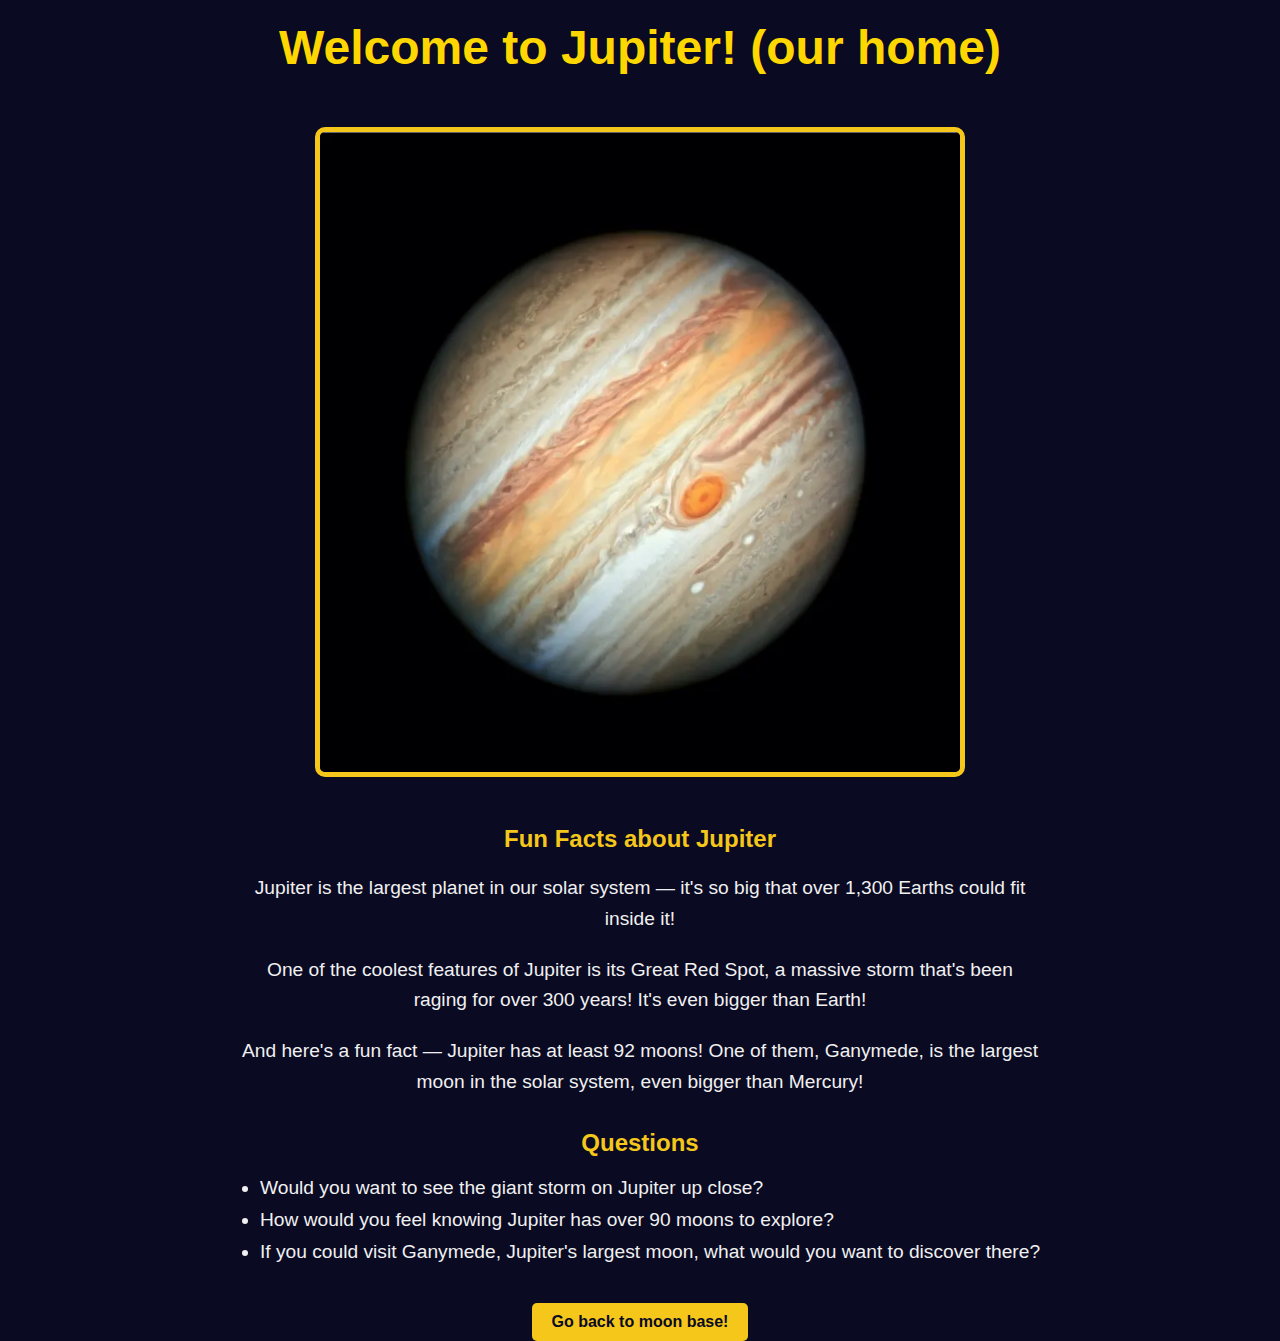
==== handsOn/Jupiter.html @ 9cd7d048 "Add files via upload" ====
<!DOCTYPE html> 
<html>

<head>
    <title> Jupiter </title>
    <link rel="stylesheet" href="style.css">
</head>

<body>

    <h1> Welcome to Jupiter! (our home)</h1>
    <!-- IMG HERE -->
    <img src="images/jupiter.webp" alt="Photo of the planet Jupiter">

    <h3> Fun Facts about Jupiter</h3>
    <p>Jupiter is the largest planet in our solar system — it's so big that over 1,300 Earths could fit inside it!</p>
    <p>One of the coolest features of Jupiter is its Great Red Spot, a massive storm that's been raging for over 300 years! It's even bigger than Earth!</p>
    <p>And here's a fun fact — Jupiter has at least 92 moons! One of them, Ganymede, is the largest moon in the solar system, even bigger than Mercury!</p>
    <h4>Questions</h4>
    <ul>
        <li>Would you want to see the giant storm on Jupiter up close?</li> 
        <li>How would you feel knowing Jupiter has over 90 moons to explore?</li> 
        <li>If you could visit Ganymede, Jupiter's largest moon, what would you want to discover there?</li>

    </ul>

    <a href="MoonBase.html">Go back to moon base!</a>


</body>







</html>
---- handsOn/style.css ----
/* General body styling */
body {
    font-family: 'Arial', sans-serif;
    background-color: #0a0a23;
    color: #f0f0f0;
    margin: 0;
    padding: 0;
    text-align: center;
}

h1 {
    font-size: 3rem;
    color: #ffd700;
    margin-top: 20px;
}

h3, h4 {
    font-size: 1.5rem;
    color: #f5c71a;
    margin-bottom: 10px;
}

p {
    font-size: 1.2rem;
    line-height: 1.6;
    max-width: 800px;
    margin: 20px auto;
}

ul {
    list-style-type: disc;
    max-width: 800px;
    margin: 20px auto;
    text-align: left;
    font-size: 1.2rem;
}

ul li {
    margin: 10px 0;
}

a {
    display: inline-block;
    background-color: #f5c71a;
    color: #0a0a23;
    padding: 10px 20px;
    text-decoration: none;
    font-weight: bold;
    border-radius: 5px;
    margin-top: 20px;
}

a:hover {
    background-color: #ffd700;
}

/* Image styling */
img {
    width: 50%;
    height: auto;
    margin: 20px 0;
    border: 5px solid #f5c71a;
    border-radius: 10px;
}

/* Make the website responsive */
@media (max-width: 768px) {
    h1 {
        font-size: 2.5rem;
    }

    h3, h4 {
        font-size: 1.3rem;
    }

    p, ul {
        font-size: 1rem;
    }

    img {
        width: 80%;
    }
}
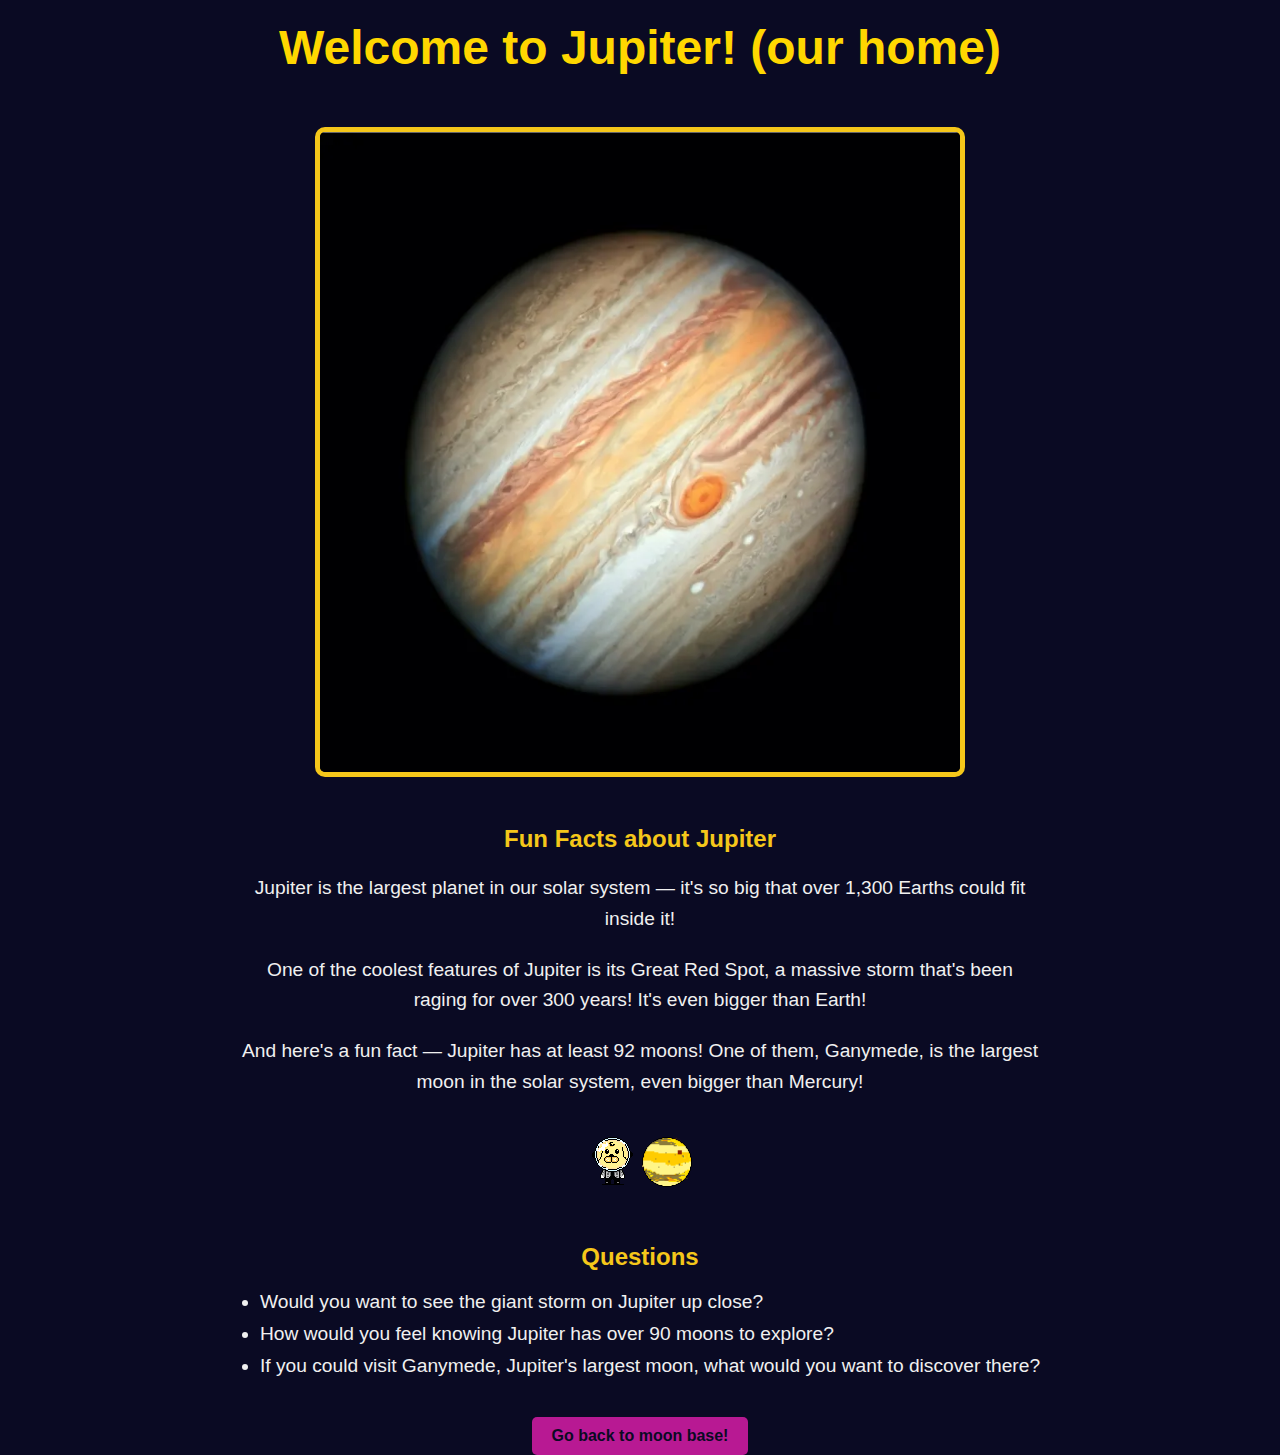
==== commit b913461e: "final" ====
--- a/handsOn/Jupiter.html
+++ b/handsOn/Jupiter.html
@@ -16,6 +16,10 @@
     <p>Jupiter is the largest planet in our solar system — it's so big that over 1,300 Earths could fit inside it!</p>
     <p>One of the coolest features of Jupiter is its Great Red Spot, a massive storm that's been raging for over 300 years! It's even bigger than Earth!</p>
     <p>And here's a fun fact — Jupiter has at least 92 moons! One of them, Ganymede, is the largest moon in the solar system, even bigger than Mercury!</p>
+  
+    <img id = "small" src = "images/SpaceDog.png">
+    <img id = "small" src = "images/CartoonJupiter.png">
+
     <h4>Questions</h4>
     <ul>
         <li>Would you want to see the giant storm on Jupiter up close?</li> 
@@ -24,7 +28,7 @@
 
     </ul>
 
-    <a href="MoonBase.html">Go back to moon base!</a>
+    <a id = "Jupiter" href="MoonBase.html">Go back to moon base!</a>
 
 
 </body>
--- a/handsOn/style.css
+++ b/handsOn/style.css
@@ -81,3 +81,16 @@
         width: 80%;
     }
 }
+
+#small {
+    width:50px;
+    border: none;
+}
+#Mercury { background-color: #AF0909; }
+#Venus{ background-color: #E9D017 }
+#Mars { background-color: #E56503 }
+#Earth { background-color: #429106}
+#Jupiter {background-color: #B81993}
+#Saturn {background-color: #9F45DB }
+#Uranus {background-color: #30CEA4}
+#Neptune {background-color: #5ED6DE}